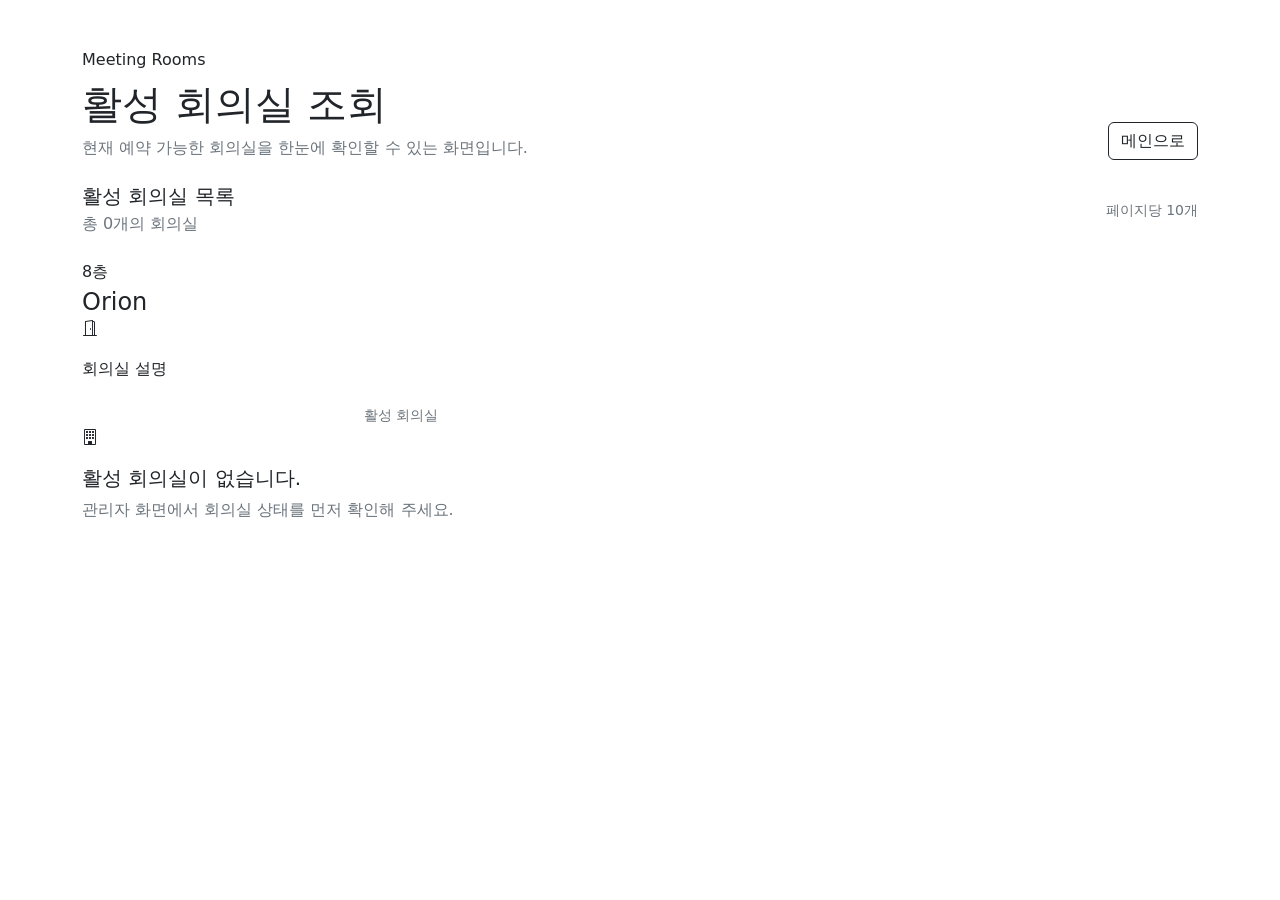
==== src/main/resources/templates/meeting/rooms.html @ 81757eed "feat: 회의실 CRUD 기능 구현" ====
<!doctype html>
<html lang="ko" xmlns:th="http://www.thymeleaf.org">
<head>
    <meta charset="utf-8">
    <meta name="viewport" content="width=device-width, initial-scale=1">
    <title>활성 회의실 조회</title>
    <link href="https://cdn.jsdelivr.net/npm/bootstrap@5.3.8/dist/css/bootstrap.min.css" rel="stylesheet" crossorigin="anonymous">
    <link href="https://cdn.jsdelivr.net/npm/bootstrap-icons@1.11.3/font/bootstrap-icons.min.css" rel="stylesheet">
    <link rel="stylesheet" th:href="@{/assets/css/meeting-rooms.css}">
</head>
<body class="meeting-rooms-page">
<main class="container py-5">
    <section class="page-hero mb-4">
        <div class="d-flex flex-wrap justify-content-between gap-3 align-items-end">
            <div>
                <p class="page-kicker mb-2">Meeting Rooms</p>
                <h1 class="display-6 mb-2">활성 회의실 조회</h1>
                <p class="text-secondary mb-0">현재 예약 가능한 회의실을 한눈에 확인할 수 있는 화면입니다.</p>
            </div>
            <div class="d-flex gap-2">
                <a class="btn btn-outline-dark" th:href="@{/}">메인으로</a>
            </div>
        </div>
    </section>

    <section class="panel-card">
        <div class="d-flex flex-wrap justify-content-between align-items-center gap-3 mb-4">
            <div>
                <h2 class="h5 mb-1">활성 회의실 목록</h2>
                <p class="text-secondary mb-0" th:text="|총 ${roomsPage.totalElements}개의 회의실|">총 0개의 회의실</p>
            </div>
            <span class="text-secondary small" th:text="|페이지당 ${roomsPage.size}개|">페이지당 10개</span>
        </div>

        <div class="row g-4" th:if="${!#lists.isEmpty(roomsPage.content)}">
            <div class="col-md-6 col-xl-4" th:each="room : ${roomsPage.content}">
                <article class="room-card h-100">
                    <div class="room-card-header">
                        <div>
                            <p class="room-floor mb-1" th:text="|${room.floor}층|">8층</p>
                            <h3 class="h4 mb-0" th:text="${room.name}">Orion</h3>
                        </div>
                        <i class="bi bi-door-open room-icon"></i>
                    </div>
                    <p class="room-description mt-3 mb-4" th:text="${room.description}">회의실 설명</p>
                    <div class="d-flex justify-content-between align-items-center">
                        <span class="badge rounded-pill text-bg-primary-subtle room-capacity" th:text="|수용 ${room.capacity}명|">수용 8명</span>
                        <span class="small text-secondary">활성 회의실</span>
                    </div>
                </article>
            </div>
        </div>

        <div class="empty-panel" th:if="${#lists.isEmpty(roomsPage.content)}">
            <i class="bi bi-building"></i>
            <h3 class="h5 mt-3">활성 회의실이 없습니다.</h3>
            <p class="text-secondary mb-0">관리자 화면에서 회의실 상태를 먼저 확인해 주세요.</p>
        </div>

        <nav class="mt-4"
             data-pagination
             data-base-url="/rooms"
             th:attr="data-current-page=${roomsPage.page},data-page-size=${roomsPage.size},data-total-pages=${roomsPage.totalPages}">
        </nav>
    </section>
</main>

<script src="https://cdn.jsdelivr.net/npm/bootstrap@5.3.8/dist/js/bootstrap.bundle.min.js" crossorigin="anonymous"></script>
<script th:src="@{/assets/js/meeting-rooms.js}" defer></script>
</body>
</html>
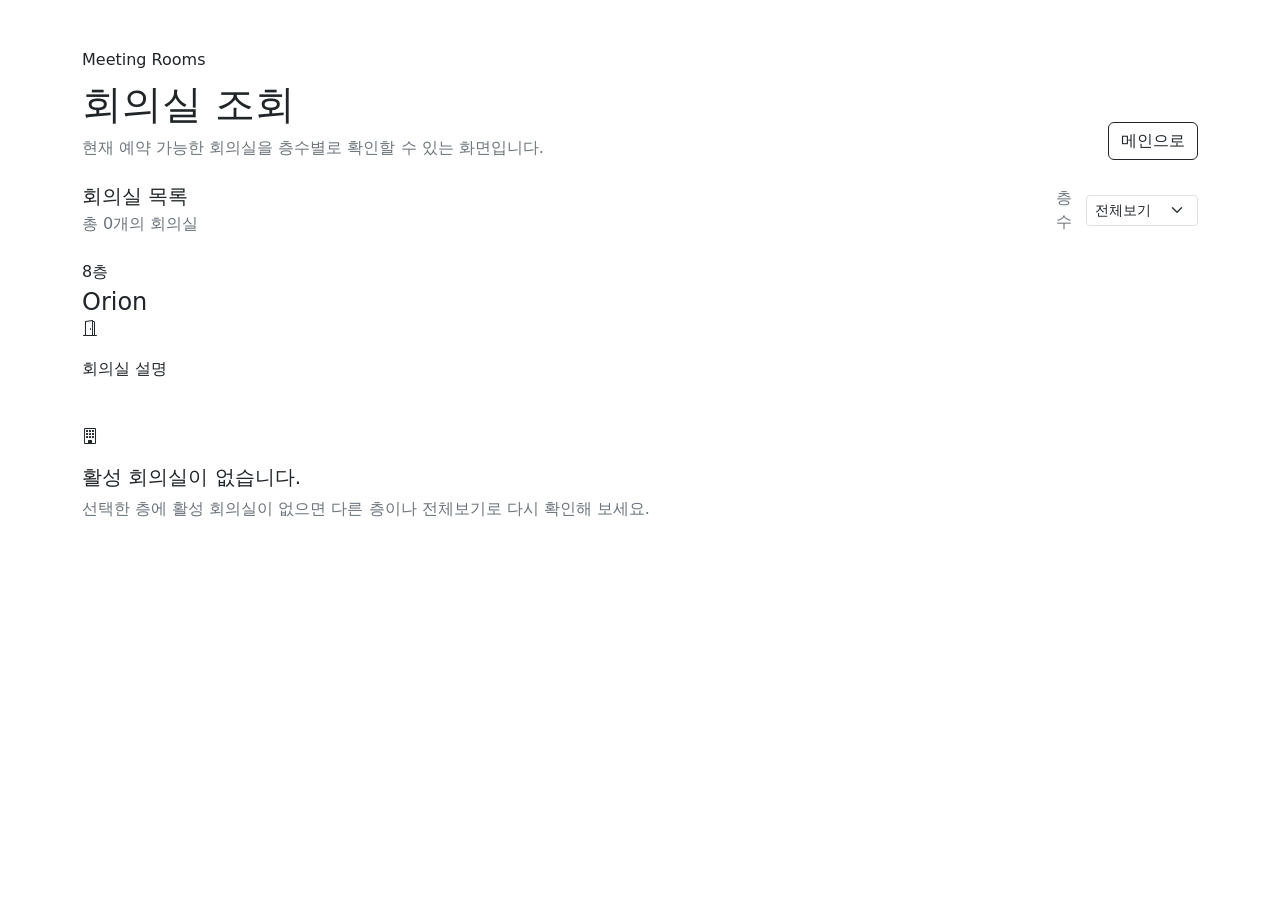
==== commit cb6ca64f: "feat: 층수별 회의실 조회 기능 구현" ====
--- a/src/main/resources/templates/meeting/rooms.html
+++ b/src/main/resources/templates/meeting/rooms.html
@@ -3,7 +3,7 @@
 <head>
     <meta charset="utf-8">
     <meta name="viewport" content="width=device-width, initial-scale=1">
-    <title>활성 회의실 조회</title>
+    <title>회의실 조회</title>
     <link href="https://cdn.jsdelivr.net/npm/bootstrap@5.3.8/dist/css/bootstrap.min.css" rel="stylesheet" crossorigin="anonymous">
     <link href="https://cdn.jsdelivr.net/npm/bootstrap-icons@1.11.3/font/bootstrap-icons.min.css" rel="stylesheet">
     <link rel="stylesheet" th:href="@{/assets/css/meeting-rooms.css}">
@@ -14,8 +14,8 @@
         <div class="d-flex flex-wrap justify-content-between gap-3 align-items-end">
             <div>
                 <p class="page-kicker mb-2">Meeting Rooms</p>
-                <h1 class="display-6 mb-2">활성 회의실 조회</h1>
-                <p class="text-secondary mb-0">현재 예약 가능한 회의실을 한눈에 확인할 수 있는 화면입니다.</p>
+                <h1 class="display-6 mb-2">회의실 조회</h1>
+                <p class="text-secondary mb-0">현재 예약 가능한 회의실을 층수별로 확인할 수 있는 화면입니다.</p>
             </div>
             <div class="d-flex gap-2">
                 <a class="btn btn-outline-dark" th:href="@{/}">메인으로</a>
@@ -26,14 +26,27 @@
     <section class="panel-card">
         <div class="d-flex flex-wrap justify-content-between align-items-center gap-3 mb-4">
             <div>
-                <h2 class="h5 mb-1">활성 회의실 목록</h2>
+                <h2 class="h5 mb-1">회의실 목록</h2>
                 <p class="text-secondary mb-0" th:text="|총 ${roomsPage.totalElements}개의 회의실|">총 0개의 회의실</p>
             </div>
-            <span class="text-secondary small" th:text="|페이지당 ${roomsPage.size}개|">페이지당 10개</span>
+            <form method="get" th:action="@{/rooms}" class="d-flex align-items-center gap-2">
+                <label for="floorFilter" class="form-label mb-0 text-secondary floor-filter-select-form-label">층수</label>
+                <select id="floorFilter" name="floor" class="form-select form-select-sm floor-filter-select">
+                    <option value="" th:selected="${selectedFloor == null}">전체보기</option>
+                    <option th:each="floorNumber : ${#numbers.sequence(1, 10)}"
+                            th:value="${floorNumber}"
+                            th:text="|${floorNumber}층|"
+                            th:selected="${selectedFloor == floorNumber}">
+                        1층
+                    </option>
+                </select>
+                <input type="hidden" name="page" value="1">
+                <input type="hidden" name="size" th:value="${roomsPage.size}">
+            </form>
         </div>
 
         <div class="row g-4" th:if="${!#lists.isEmpty(roomsPage.content)}">
-            <div class="col-md-6 col-xl-4" th:each="room : ${roomsPage.content}">
+            <div class="col-md-6 col-xl-room-5" th:each="room : ${roomsPage.content}">
                 <article class="room-card h-100">
                     <div class="room-card-header">
                         <div>
@@ -44,8 +57,7 @@
                     </div>
                     <p class="room-description mt-3 mb-4" th:text="${room.description}">회의실 설명</p>
                     <div class="d-flex justify-content-between align-items-center">
-                        <span class="badge rounded-pill text-bg-primary-subtle room-capacity" th:text="|수용 ${room.capacity}명|">수용 8명</span>
-                        <span class="small text-secondary">활성 회의실</span>
+                        <span class="badge rounded-pill text-bg-primary-subtle room-capacity" th:text="|수용인원 ${room.capacity}명|">수용인원 8명</span>
                     </div>
                 </article>
             </div>
@@ -54,13 +66,13 @@
         <div class="empty-panel" th:if="${#lists.isEmpty(roomsPage.content)}">
             <i class="bi bi-building"></i>
             <h3 class="h5 mt-3">활성 회의실이 없습니다.</h3>
-            <p class="text-secondary mb-0">관리자 화면에서 회의실 상태를 먼저 확인해 주세요.</p>
+            <p class="text-secondary mb-0">선택한 층에 활성 회의실이 없으면 다른 층이나 전체보기로 다시 확인해 보세요.</p>
         </div>
 
         <nav class="mt-4"
              data-pagination
              data-base-url="/rooms"
-             th:attr="data-current-page=${roomsPage.page},data-page-size=${roomsPage.size},data-total-pages=${roomsPage.totalPages}">
+             th:attr="data-current-page=${roomsPage.page},data-page-size=${roomsPage.size},data-total-pages=${roomsPage.totalPages},data-floor=${selectedFloor}">
         </nav>
     </section>
 </main>
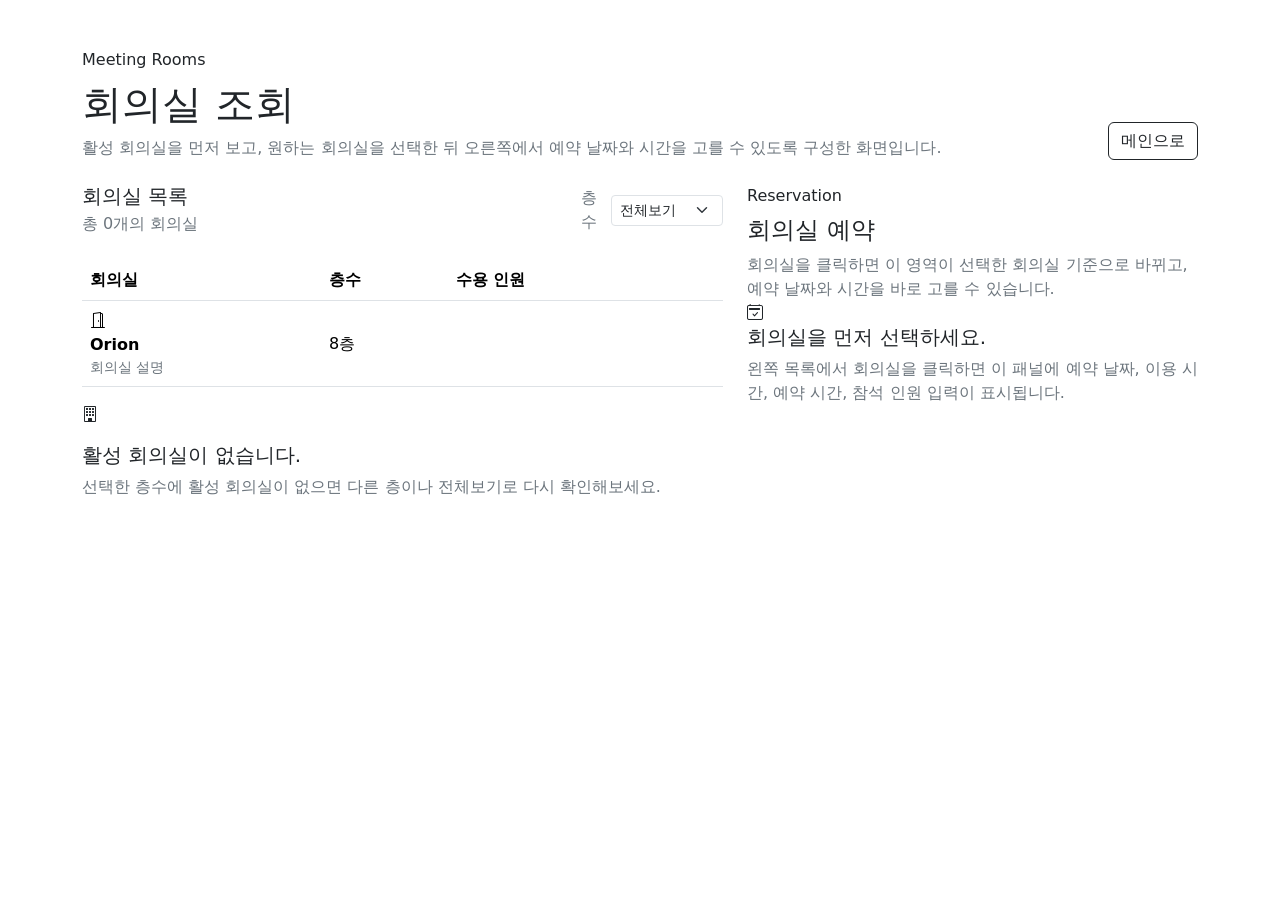
==== commit e3cabd1a: "feat: 예약 기능 구현" ====
--- a/src/main/resources/templates/meeting/rooms.html
+++ b/src/main/resources/templates/meeting/rooms.html
@@ -15,7 +15,7 @@
             <div>
                 <p class="page-kicker mb-2">Meeting Rooms</p>
                 <h1 class="display-6 mb-2">회의실 조회</h1>
-                <p class="text-secondary mb-0">현재 예약 가능한 회의실을 층수별로 확인할 수 있는 화면입니다.</p>
+                <p class="text-secondary mb-0">활성 회의실을 먼저 보고, 원하는 회의실을 선택한 뒤 오른쪽에서 예약 날짜와 시간을 고를 수 있도록 구성한 화면입니다.</p>
             </div>
             <div class="d-flex gap-2">
                 <a class="btn btn-outline-dark" th:href="@{/}">메인으로</a>
@@ -23,58 +23,140 @@
         </div>
     </section>
 
-    <section class="panel-card">
-        <div class="d-flex flex-wrap justify-content-between align-items-center gap-3 mb-4">
-            <div>
-                <h2 class="h5 mb-1">회의실 목록</h2>
-                <p class="text-secondary mb-0" th:text="|총 ${roomsPage.totalElements}개의 회의실|">총 0개의 회의실</p>
-            </div>
-            <form method="get" th:action="@{/rooms}" class="d-flex align-items-center gap-2">
-                <label for="floorFilter" class="form-label mb-0 text-secondary floor-filter-select-form-label">층수</label>
-                <select id="floorFilter" name="floor" class="form-select form-select-sm floor-filter-select">
-                    <option value="" th:selected="${selectedFloor == null}">전체보기</option>
-                    <option th:each="floorNumber : ${#numbers.sequence(1, 10)}"
-                            th:value="${floorNumber}"
-                            th:text="|${floorNumber}층|"
-                            th:selected="${selectedFloor == floorNumber}">
-                        1층
-                    </option>
-                </select>
-                <input type="hidden" name="page" value="1">
-                <input type="hidden" name="size" th:value="${roomsPage.size}">
-            </form>
-        </div>
+    <div class="row g-4 align-items-start">
+        <section class="col-lg-7">
+            <section class="panel-card">
+                <div class="d-flex flex-wrap justify-content-between align-items-center gap-3 mb-4">
+                    <div>
+                        <h2 class="h5 mb-1">회의실 목록</h2>
+                        <p class="text-secondary mb-0" th:text="|총 ${roomsPage.totalElements}개의 회의실|">총 0개의 회의실</p>
+                    </div>
+                    <form method="get" th:action="@{/rooms}" class="d-flex align-items-center gap-2">
+                        <label for="floorFilter" class="form-label mb-0 text-secondary floor-filter-select-form-label">층수</label>
+                        <select id="floorFilter" name="floor" class="form-select form-select-sm floor-filter-select">
+                            <option value="" th:selected="${selectedFloor == null}">전체보기</option>
+                            <option th:each="floorNumber : ${#numbers.sequence(1, 10)}"
+                                    th:value="${floorNumber}"
+                                    th:text="|${floorNumber}층|"
+                                    th:selected="${selectedFloor == floorNumber}">
+                                1층
+                            </option>
+                        </select>
+                        <input type="hidden" name="page" value="1">
+                        <input type="hidden" name="size" th:value="${roomsPage.size}">
+                    </form>
+                </div>
 
-        <div class="row g-4" th:if="${!#lists.isEmpty(roomsPage.content)}">
-            <div class="col-md-6 col-xl-room-5" th:each="room : ${roomsPage.content}">
-                <article class="room-card h-100">
-                    <div class="room-card-header">
-                        <div>
-                            <p class="room-floor mb-1" th:text="|${room.floor}층|">8층</p>
-                            <h3 class="h4 mb-0" th:text="${room.name}">Orion</h3>
+                <div class="table-responsive" th:if="${!#lists.isEmpty(roomsPage.content)}">
+                    <table class="table align-middle meeting-rooms-table">
+                        <thead>
+                        <tr>
+                            <th scope="col">회의실</th>
+                            <th scope="col">층수</th>
+                            <th scope="col">수용 인원</th>
+                        </tr>
+                        </thead>
+                        <tbody>
+                        <tr th:each="room : ${roomsPage.content}"
+                            class="room-row"
+                            data-room-row
+                            th:attr="data-room-id=${room.id},data-room-name=${room.name},data-room-floor=${room.floor},data-room-capacity=${room.capacity},data-room-description=${room.description}">
+                            <td>
+                                <div class="room-name-row">
+                                    <i class="bi bi-door-open room-icon"></i>
+                                    <div>
+                                        <div class="fw-semibold room-name" th:text="${room.name}">Orion</div>
+                                        <div class="text-secondary small" th:text="${room.description}">회의실 설명</div>
+                                    </div>
+                                </div>
+                            </td>
+                            <td>
+                                <span class="room-floor-badge" th:text="|${room.floor}층|">8층</span>
+                            </td>
+                            <td>
+                                <span class="badge rounded-pill text-bg-primary-subtle room-capacity" th:text="|수용인원 ${room.capacity}명|">수용인원 8명</span>
+                            </td>
+                        </tr>
+                        </tbody>
+                    </table>
+                </div>
+
+                <div class="empty-panel" th:if="${#lists.isEmpty(roomsPage.content)}">
+                    <i class="bi bi-building"></i>
+                    <h3 class="h5 mt-3">활성 회의실이 없습니다.</h3>
+                    <p class="text-secondary mb-0">선택한 층수에 활성 회의실이 없으면 다른 층이나 전체보기로 다시 확인해보세요.</p>
+                </div>
+
+                <nav class="mt-4"
+                     data-pagination
+                     data-base-url="/rooms"
+                     th:attr="data-current-page=${roomsPage.page},data-page-size=${roomsPage.size},data-total-pages=${roomsPage.totalPages},data-floor=${selectedFloor}">
+                </nav>
+            </section>
+        </section>
+
+        <aside class="col-lg-5">
+            <section class="panel-card reservation-panel" data-reservation-panel>
+                <div class="reservation-panel-header">
+                    <p class="page-kicker mb-2">Reservation</p>
+                    <h2 class="h4 mb-2">회의실 예약</h2>
+                    <p class="text-secondary mb-0">회의실을 클릭하면 이 영역이 선택한 회의실 기준으로 바뀌고, 예약 날짜와 시간을 바로 고를 수 있습니다.</p>
+                </div>
+
+                <div class="reservation-placeholder" data-reservation-placeholder>
+                    <div class="placeholder-icon">
+                        <i class="bi bi-calendar2-check"></i>
+                    </div>
+                    <h3 class="h5 mb-2">회의실을 먼저 선택하세요.</h3>
+                    <p class="text-secondary mb-0">왼쪽 목록에서 회의실을 클릭하면 이 패널에 예약 날짜, 이용 시간, 예약 시간, 참석 인원 입력이 표시됩니다.</p>
+                </div>
+
+                <div class="reservation-content d-none" data-reservation-content>
+                    <div class="selected-room-summary">
+                        <p class="selected-room-floor mb-1" data-selected-room-floor>8층</p>
+                        <h3 class="h4 mb-1" data-selected-room-name>Orion</h3>
+                        <p class="text-secondary mb-0" data-selected-room-description>회의실 설명</p>
+                    </div>
+
+                    <form class="reservation-form-preview" novalidate data-reservation-form>
+                        <div class="reservation-field">
+                            <label for="reservationDate" class="form-label">예약 날짜</label>
+                            <input id="reservationDate" class="form-control" type="date" data-reservation-date>
+                            <div class="field-help">오늘부터 다음 주 같은 요일까지 선택할 수 있습니다.</div>
                         </div>
-                        <i class="bi bi-door-open room-icon"></i>
-                    </div>
-                    <p class="room-description mt-3 mb-4" th:text="${room.description}">회의실 설명</p>
-                    <div class="d-flex justify-content-between align-items-center">
-                        <span class="badge rounded-pill text-bg-primary-subtle room-capacity" th:text="|수용인원 ${room.capacity}명|">수용인원 8명</span>
-                    </div>
-                </article>
-            </div>
-        </div>
 
-        <div class="empty-panel" th:if="${#lists.isEmpty(roomsPage.content)}">
-            <i class="bi bi-building"></i>
-            <h3 class="h5 mt-3">활성 회의실이 없습니다.</h3>
-            <p class="text-secondary mb-0">선택한 층에 활성 회의실이 없으면 다른 층이나 전체보기로 다시 확인해 보세요.</p>
-        </div>
+                        <div class="reservation-field">
+                            <label for="reservationDuration" class="form-label">이용 시간</label>
+                            <select id="reservationDuration" class="form-select" data-duration-select>
+                                <option value="1" selected>1시간</option>
+                                <option value="2">2시간</option>
+                            </select>
+                        </div>
 
-        <nav class="mt-4"
-             data-pagination
-             data-base-url="/rooms"
-             th:attr="data-current-page=${roomsPage.page},data-page-size=${roomsPage.size},data-total-pages=${roomsPage.totalPages},data-floor=${selectedFloor}">
-        </nav>
-    </section>
+                        <div class="reservation-field">
+                            <label for="reservationTime" class="form-label">예약 시간</label>
+                            <select id="reservationTime" class="form-select" data-time-slot-select></select>
+                        </div>
+
+                        <div class="reservation-field">
+                            <label for="attendeeCount" class="form-label">참석 인원</label>
+                            <input id="attendeeCount"
+                                   class="form-control"
+                                   type="number"
+                                   min="1"
+                                   data-attendee-input>
+                            <div class="field-help" data-attendee-help>정원 8명까지 입력할 수 있습니다.</div>
+                            <div class="field-error d-none" data-attendee-error></div>
+                        </div>
+
+                        <div class="field-error d-none" data-reservation-error></div>
+                        <div class="field-success d-none" data-reservation-success></div>
+                        <button type="button" class="btn btn-dark w-100" data-reservation-submit>회의실 예약</button>
+                    </form>
+                </div>
+            </section>
+        </aside>
+    </div>
 </main>
 
 <script src="https://cdn.jsdelivr.net/npm/bootstrap@5.3.8/dist/js/bootstrap.bundle.min.js" crossorigin="anonymous"></script>
